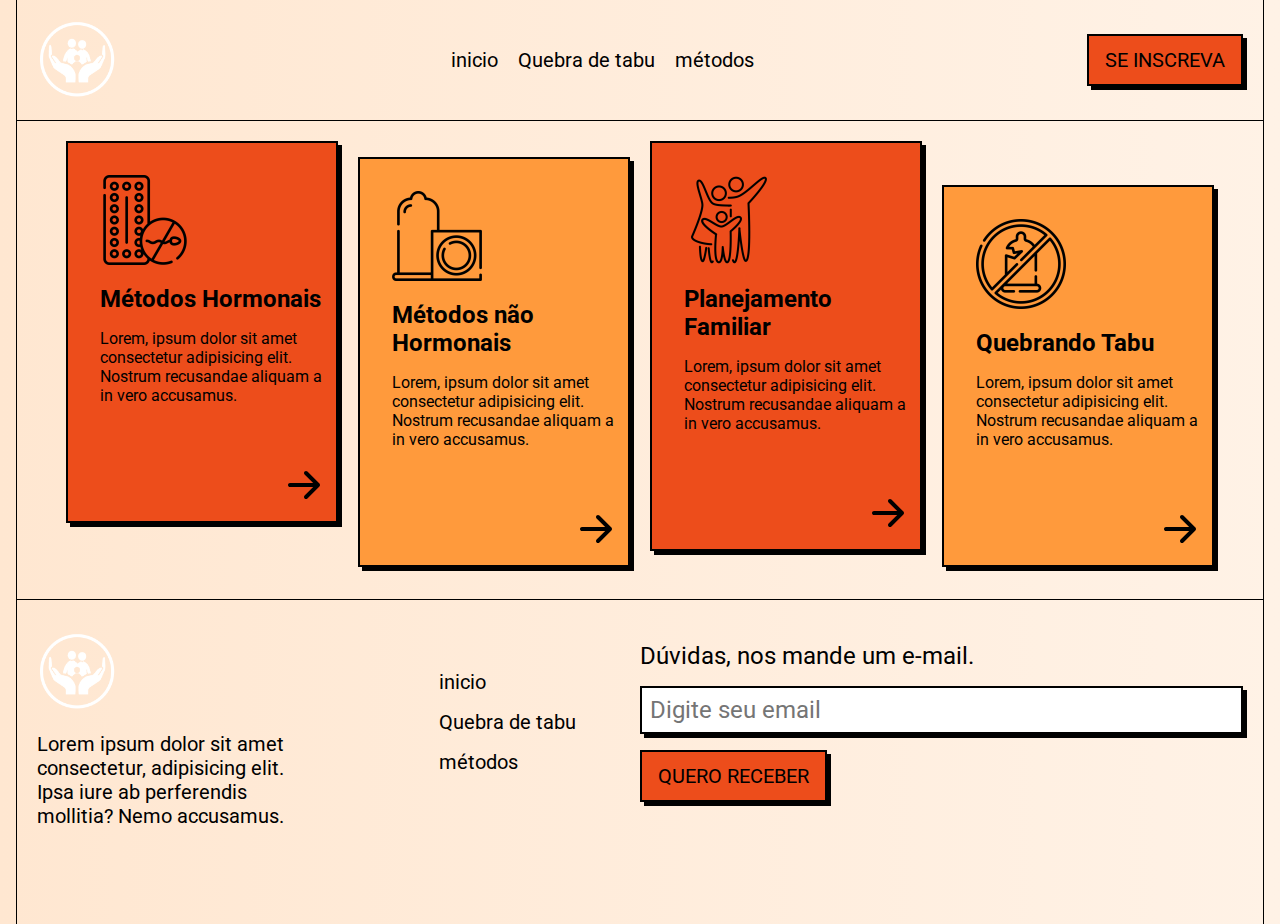
==== met-hormonais.html @ f0ee9362 "." ====
<!DOCTYPE html>
<html lang="pt-br">
<head>
    <meta charset="UTF-8">
    <meta name="viewport" content="width=device-width, initial-scale=1.0">

    <link rel="stylesheet" href="style.css">

    <link rel="preconnect" href="https://fonts.googleapis.com">
    <link rel="preconnect" href="https://fonts.gstatic.com" crossorigin>
    <link href="https://fonts.googleapis.com/css2?family=Roboto:wght@500&display=swap" rel="stylesheet">



    <title>Atex</title>

</head>
<body>
    <header>
        <div class="container">
            <img src="imagens/Logo.png" alt="Tom's Jazz School">
            <nav class="mx-auto">
                <a href="index.html">inicio</a>
                <a href="tabu.html">Quebra de tabu</a>
                <a href="metodos.html">métodos</a>
            </nav>
            <a href="#" class="button mt-1 mb-1 mx-auto">Se inscreva</a>
        </div>
    </header>
    <main>
        <section class="courses-section">
            <div class="cards met">
                <article class="card">
                    <img src="imagens/icon/Hormonal icon MIN.png" alt="ícone Hormonal">
                    <strong>Métodos Hormonais</strong>
                    <p>Lorem, ipsum dolor sit amet consectetur adipisicing elit. Nostrum recusandae aliquam a in vero accusamus.</p>
                    <a href="met-hormonais.html"><img src="imagem/arrow-right.svg" alt="Ir para a página do curso"></a>
                </article>
                <article class="card">
                    <img src="imagens/icon/Não Hormonal icon MIN.png" alt="ícone não Hormonal">
                    <strong>Métodos não Hormonais</strong>
                    <p>Lorem, ipsum dolor sit amet consectetur adipisicing elit. Nostrum recusandae aliquam a in vero accusamus.</p>
                    <a href="#"><img src="imagem/arrow-right.svg" alt="Ir para a página do curso"></a>
                </article>
                <article class="card">
                    <img src="imagens/icon/Planejamento Familiar icon MIN.png" alt="Planejamento Familiar">
                    <strong>Planejamento Familiar</strong>
                    <p>Lorem, ipsum dolor sit amet consectetur adipisicing elit. Nostrum recusandae aliquam a in vero accusamus.</p>
                    <a href="#"><img src="imagem/arrow-right.svg" alt="Ir para a página do curso"></a>
                </article>
                <article class="card">
                    <img src="imagens/icon/Quebrando Tabu icon MIN.png" alt="Quebrando Tabu">
                    <strong>Quebrando Tabu</strong>
                    <p>Lorem, ipsum dolor sit amet consectetur adipisicing elit. Nostrum recusandae aliquam a in vero accusamus.</p>
                    <a href="#"><img src="imagem/arrow-right.svg" alt="Ir para a página do curso"></a>
                </article>
            </div>
        </section>
    </main>
    <footer>
        <div class="container">
            <div class="about-column">
                <img src="imagens/Logo.png" alt="Tom's Jazz School" class="mb-1 mt-1">
                <p class="mb-2">Lorem ipsum dolor sit amet consectetur, adipisicing elit. Ipsa iure ab perferendis mollitia? Nemo accusamus.</p>
            </div>
            <nav class="mb-2">
                <a href="#">inicio</a>
                <a href="#">Quebra de tabu</a>
                <a href="#">métodos</a>
            </nav>
            <form class="newsletter-form">
                <label for="email" class="mb-1">Dúvidas, nos mande um e-mail.</label>
                <input class="mb-1" type="text" name="email" id="email" placeholder="Digite seu email">
                <button class="button mb-2">Quero receber</button>
            </form>
        </div>
    </footer>
</body>
</html>
---- style.css ----
* {
    box-sizing: border-box;
    font-family: 'Roboto', sans-serif;
    margin: 0;
    padding: 0;
}

:root {
    --cor-primaria: #ED4D1B;
    --cor-secundaria: #FF9A3C;
    --cor-preta: #000;
    --cor-branca: #FFF;
}

body {
    background: linear-gradient(90deg, #FFE7D1 0%, #FFF2E6 100%);
    padding: 0 1em;
}

header, .hero-section, .courses-section, footer {
    border-color: var(--cor-preta);
    border-style: solid;
    border-width: 0 1px 1px 1px;
    padding: 1.25rem;
}

header img {
    display: block;
    margin: 1rem auto;
    width: 80px;
}

header nav {
    display: flex;
    flex-direction: column;
    align-items: center;
}

nav a {
    color: var(--cor-preta);
    font-size: 1.25rem;
    padding: 0.5rem;
    text-decoration: none;
} 

header nav a:nth-child(2n-1) {
    text-align: right;
}

.button {
    background-color: var(--cor-primaria);
    border: 2px solid var(--cor-preta);
    box-shadow: 4px 4px 0 var(--cor-preta);
    color: var(--cor-preta);
    display: block;
    font-size: 1.25rem;
    padding: 0.75rem 1rem;
    max-width: 14rem;
    text-align: center;
    text-decoration: none;
    text-transform: uppercase;
}

.hero-section {
    padding-right: 0;
    padding-bottom: 16em;
}

.hero-section img {
    display: block;
    margin: 1.25rem 0 0 auto;
    max-width: 100%;
}

h1 {
    font-size: 2rem;
    line-height: 105%;
}

h2 {
    font-size: 1.7rem;
}

.hero-section p {
    font-size: 1.25rem;
    padding-right: 1.25rem;
}

.hero-section .button {
    position: relative;
}

.hero-section .button::after {
    content: '';
    background: url(imagem/arrow-curve.svg);
    position: absolute;
    top: 5rem;
    right: -4rem;
    height: 48px;
    width: 132px;
}

.decoration {
    display: block;
    position: relative;
}

.text-information {
    font-size: 2rem;
}

.courses-section {
    padding-bottom: 8rem;
}

.cards {
    display: flex;
    flex-direction: column;
    align-items: start;
    gap: 1.25rem;
    margin-top: -8rem;
    margin-bottom: 4rem;
}

.met {
    margin-top: 0rem;
    margin-bottom: -6rem;
}


.card {
    background-color: var(--cor-primaria);
    border: 2px solid var(--cor-preta);
    box-shadow: 4px 4px 0 black;
    max-width: 17rem;
    padding: 2rem 0 0 2rem;
}

.card:nth-child(2n) {
    align-self: end;
    background-color: var(--cor-secundaria);
}

.card strong {
    display: block;
    font-size: 1.5rem;
    margin: 1rem 0;
}

.card a {
    display: block;
    margin: 3rem 0 0 auto;
    width: fit-content;
}

/* rodapé */

footer {
    border-bottom: 0;
    padding: 1rem 1.25rem 4rem;
}

footer img {
    width: 80px;
}

footer nav a {
    display: block;
    padding-left: 0;
}

.newsletter-form label {
    display: block;
    font-size: 1.5rem;
}

.newsletter-form input {
    border: 2px solid var(--cor-preta);
    box-shadow: 4px 4px 0 black;
    font-size: 1.5rem;
    padding: .5rem;
    width: 100%;
}

/* utilitarios */

.mt-1 {
    margin-top: 1rem;
}

.mt-2 {
    margin-top: 2rem;
}

.mb-1 {
    margin-bottom: 1rem;
}

.mb-2 {
    margin-bottom: 2rem;
}

.mrl-2 {
    margin-left: 2rem;
    margin-right: 2rem;
}

.mx-auto {
    margin-left: auto;
    margin-right: auto;
}

.text-primary {
    color: var(--cor-primaria);
}

.text-center {
    text-align: center;
}

/* Responsividade */

@media screen and (min-width: 40rem) {
    header nav {
        display: block;
        text-align: center;
    }

    .cards {
        flex-direction: row;
        flex-wrap: wrap;
        justify-content: center;
    }

    .card:nth-child(2n) {
        margin-top: 1rem;
    }
}

@media screen and (min-width: 48rem) {
    header div {
        display: flex;
        align-items: center;
        justify-content: space-between;
    }

    header img, header nav, header .button {
        margin: 0;
    }
}

@media screen and (min-width: 72rem) {

    h1, h2 {
        font-size: 4rem;
    }

    .container {
        display: flex;
        align-items: center;
        margin: 0 auto;
        max-width: 72rem;
    }

    .container.row-reverse {
        flex-direction: row-reverse;
    }

    .about-column {
        flex: 2;
    }

    .about-column p {
        font-size: 1.25rem;
        max-width: 16rem;
    }

    footer nav {
        flex: 1;
    }

    .newsletter-form {
        flex: 3;
    }
}

@media screen and (min-width: 80rem) {
    .container {
        max-width: 90rem;
    }
}
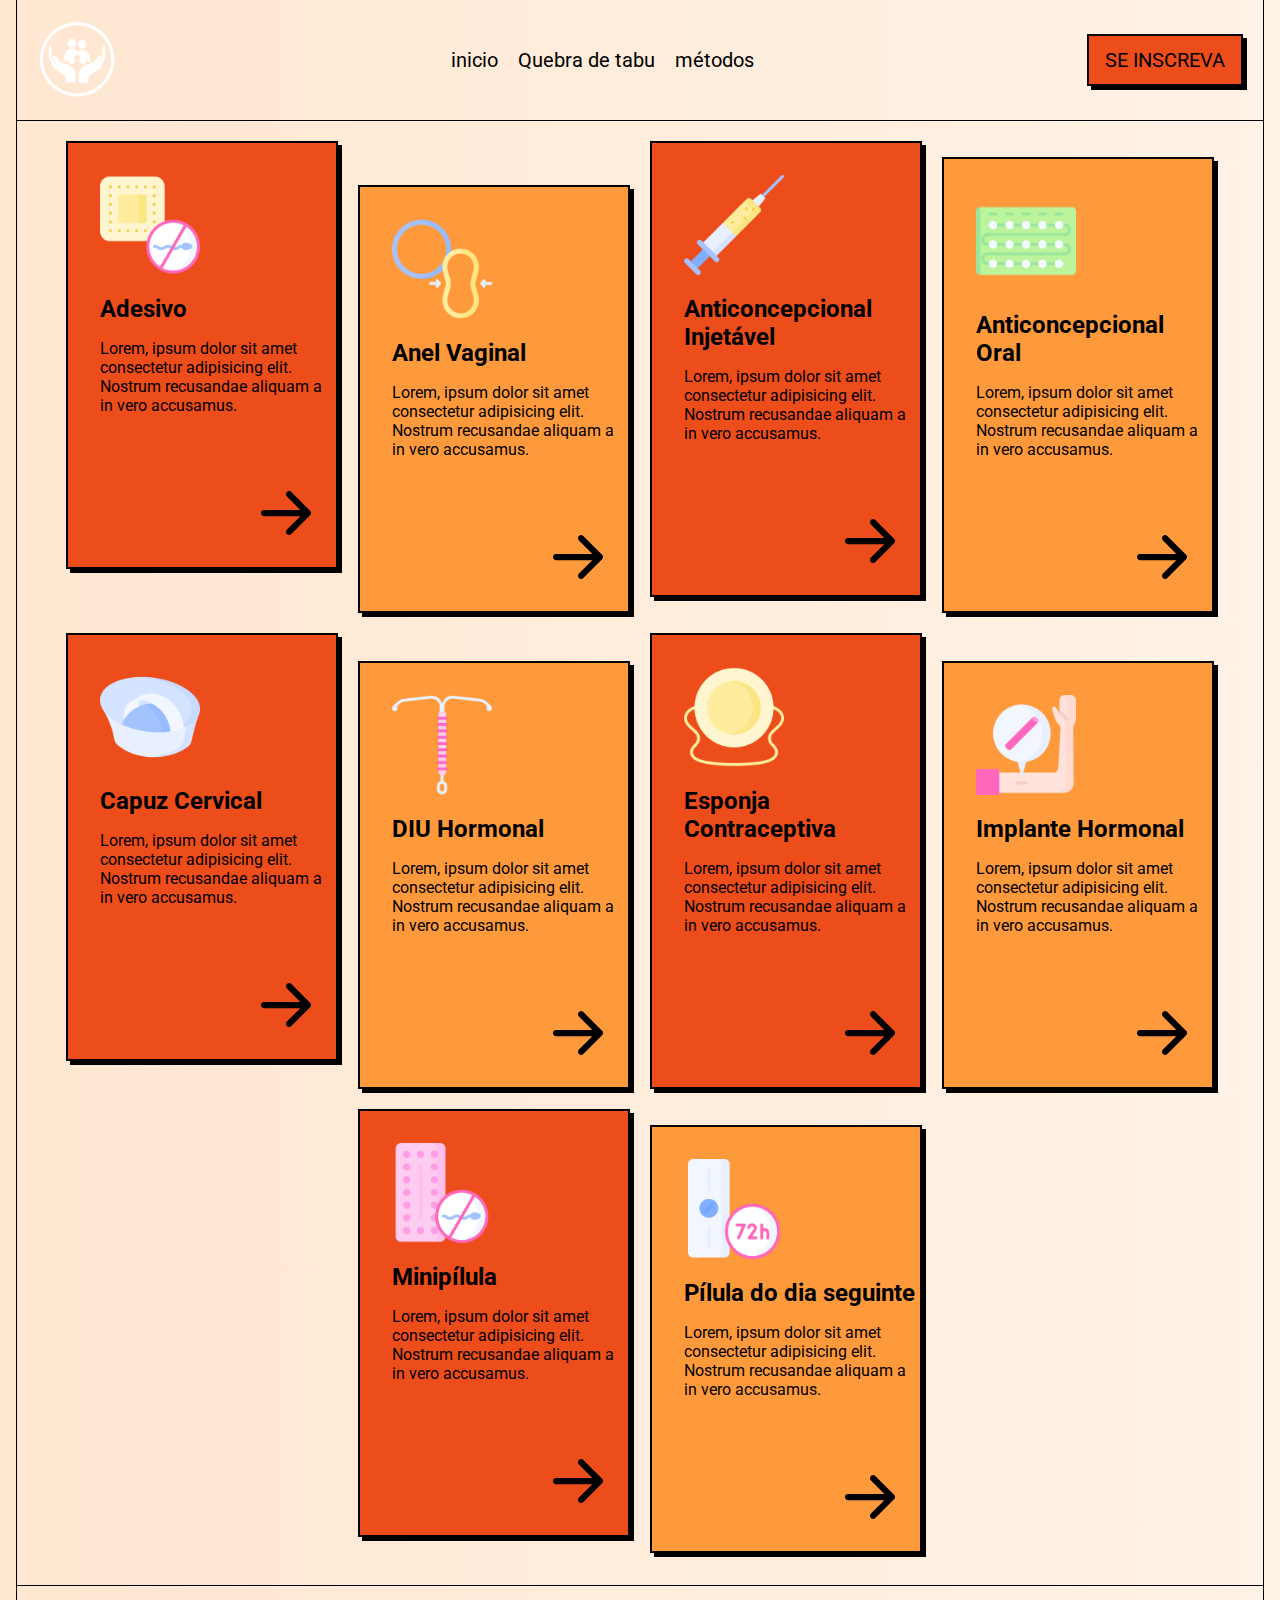
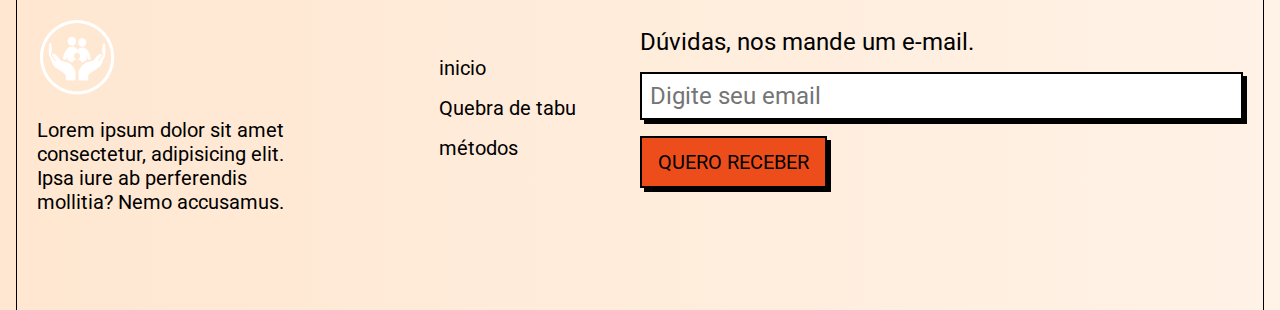
==== commit 7c3bf888: "." ====
--- a/met-hormonais.html
+++ b/met-hormonais.html
@@ -31,26 +31,62 @@
         <section class="courses-section">
             <div class="cards met">
                 <article class="card">
-                    <img src="imagens/icon/Hormonal icon MIN.png" alt="ícone Hormonal">
-                    <strong>Métodos Hormonais</strong>
+                    <img src="imagens/Hormonal/Adesivo icon.png" alt="ícone Hormonal">
+                    <strong>Adesivo</strong>
                     <p>Lorem, ipsum dolor sit amet consectetur adipisicing elit. Nostrum recusandae aliquam a in vero accusamus.</p>
                     <a href="met-hormonais.html"><img src="imagem/arrow-right.svg" alt="Ir para a página do curso"></a>
                 </article>
                 <article class="card">
-                    <img src="imagens/icon/Não Hormonal icon MIN.png" alt="ícone não Hormonal">
-                    <strong>Métodos não Hormonais</strong>
+                    <img src="imagens/Hormonal/Anel Vaginal icon.png" alt="ícone não Hormonal">
+                    <strong>Anel Vaginal</strong>
                     <p>Lorem, ipsum dolor sit amet consectetur adipisicing elit. Nostrum recusandae aliquam a in vero accusamus.</p>
                     <a href="#"><img src="imagem/arrow-right.svg" alt="Ir para a página do curso"></a>
                 </article>
                 <article class="card">
-                    <img src="imagens/icon/Planejamento Familiar icon MIN.png" alt="Planejamento Familiar">
-                    <strong>Planejamento Familiar</strong>
+                    <img src="imagens/Hormonal/Anticoncepcional Injetável icon.png" alt="Planejamento Familiar">
+                    <strong>Anticoncepcional Injetável</strong>
                     <p>Lorem, ipsum dolor sit amet consectetur adipisicing elit. Nostrum recusandae aliquam a in vero accusamus.</p>
                     <a href="#"><img src="imagem/arrow-right.svg" alt="Ir para a página do curso"></a>
                 </article>
                 <article class="card">
-                    <img src="imagens/icon/Quebrando Tabu icon MIN.png" alt="Quebrando Tabu">
-                    <strong>Quebrando Tabu</strong>
+                    <img src="imagens/Hormonal/Anticoncepcional Oral icon.png" alt="Quebrando Tabu">
+                    <strong>Anticoncepcional Oral</strong>
+                    <p>Lorem, ipsum dolor sit amet consectetur adipisicing elit. Nostrum recusandae aliquam a in vero accusamus.</p>
+                    <a href="#"><img src="imagem/arrow-right.svg" alt="Ir para a página do curso"></a>
+                </article>
+                <article class="card">
+                    <img src="imagens/Hormonal/Capuz Cervical icon.png" alt="ícone Hormonal">
+                    <strong>Capuz Cervical</strong>
+                    <p>Lorem, ipsum dolor sit amet consectetur adipisicing elit. Nostrum recusandae aliquam a in vero accusamus.</p>
+                    <a href="met-hormonais.html"><img src="imagem/arrow-right.svg" alt="Ir para a página do curso"></a>
+                </article>
+                <article class="card">
+                    <img src="imagens/Hormonal/DIU Hormonal icon.png" alt="ícone não Hormonal">
+                    <strong>DIU Hormonal</strong>
+                    <p>Lorem, ipsum dolor sit amet consectetur adipisicing elit. Nostrum recusandae aliquam a in vero accusamus.</p>
+                    <a href="#"><img src="imagem/arrow-right.svg" alt="Ir para a página do curso"></a>
+                </article>
+                <article class="card">
+                    <img src="imagens/Hormonal/Esponja Contraceptiva icon.png" alt="Planejamento Familiar">
+                    <strong>Esponja Contraceptiva</strong>
+                    <p>Lorem, ipsum dolor sit amet consectetur adipisicing elit. Nostrum recusandae aliquam a in vero accusamus.</p>
+                    <a href="#"><img src="imagem/arrow-right.svg" alt="Ir para a página do curso"></a>
+                </article>
+                <article class="card">
+                    <img src="imagens/Hormonal/Implante Hormonal icon.png" alt="Quebrando Tabu">
+                    <strong>Implante Hormonal</strong>
+                    <p>Lorem, ipsum dolor sit amet consectetur adipisicing elit. Nostrum recusandae aliquam a in vero accusamus.</p>
+                    <a href="#"><img src="imagem/arrow-right.svg" alt="Ir para a página do curso"></a>
+                </article>
+                <article class="card">
+                    <img src="imagens/Hormonal/Minipílula icon.png" alt="Planejamento Familiar">
+                    <strong>Minipílula</strong>
+                    <p>Lorem, ipsum dolor sit amet consectetur adipisicing elit. Nostrum recusandae aliquam a in vero accusamus.</p>
+                    <a href="#"><img src="imagem/arrow-right.svg" alt="Ir para a página do curso"></a>
+                </article>
+                <article class="card">
+                    <img src="imagens/Hormonal/Pílula do dia seguinte icon.png" alt="Quebrando Tabu">
+                    <strong>Pílula do dia seguinte</strong>
                     <p>Lorem, ipsum dolor sit amet consectetur adipisicing elit. Nostrum recusandae aliquam a in vero accusamus.</p>
                     <a href="#"><img src="imagem/arrow-right.svg" alt="Ir para a página do curso"></a>
                 </article>
--- a/style.css
+++ b/style.css
@@ -136,6 +136,10 @@
     padding: 2rem 0 0 2rem;
 }
 
+.card img {
+    width: 100px;
+}
+
 .card:nth-child(2n) {
     align-self: end;
     background-color: var(--cor-secundaria);
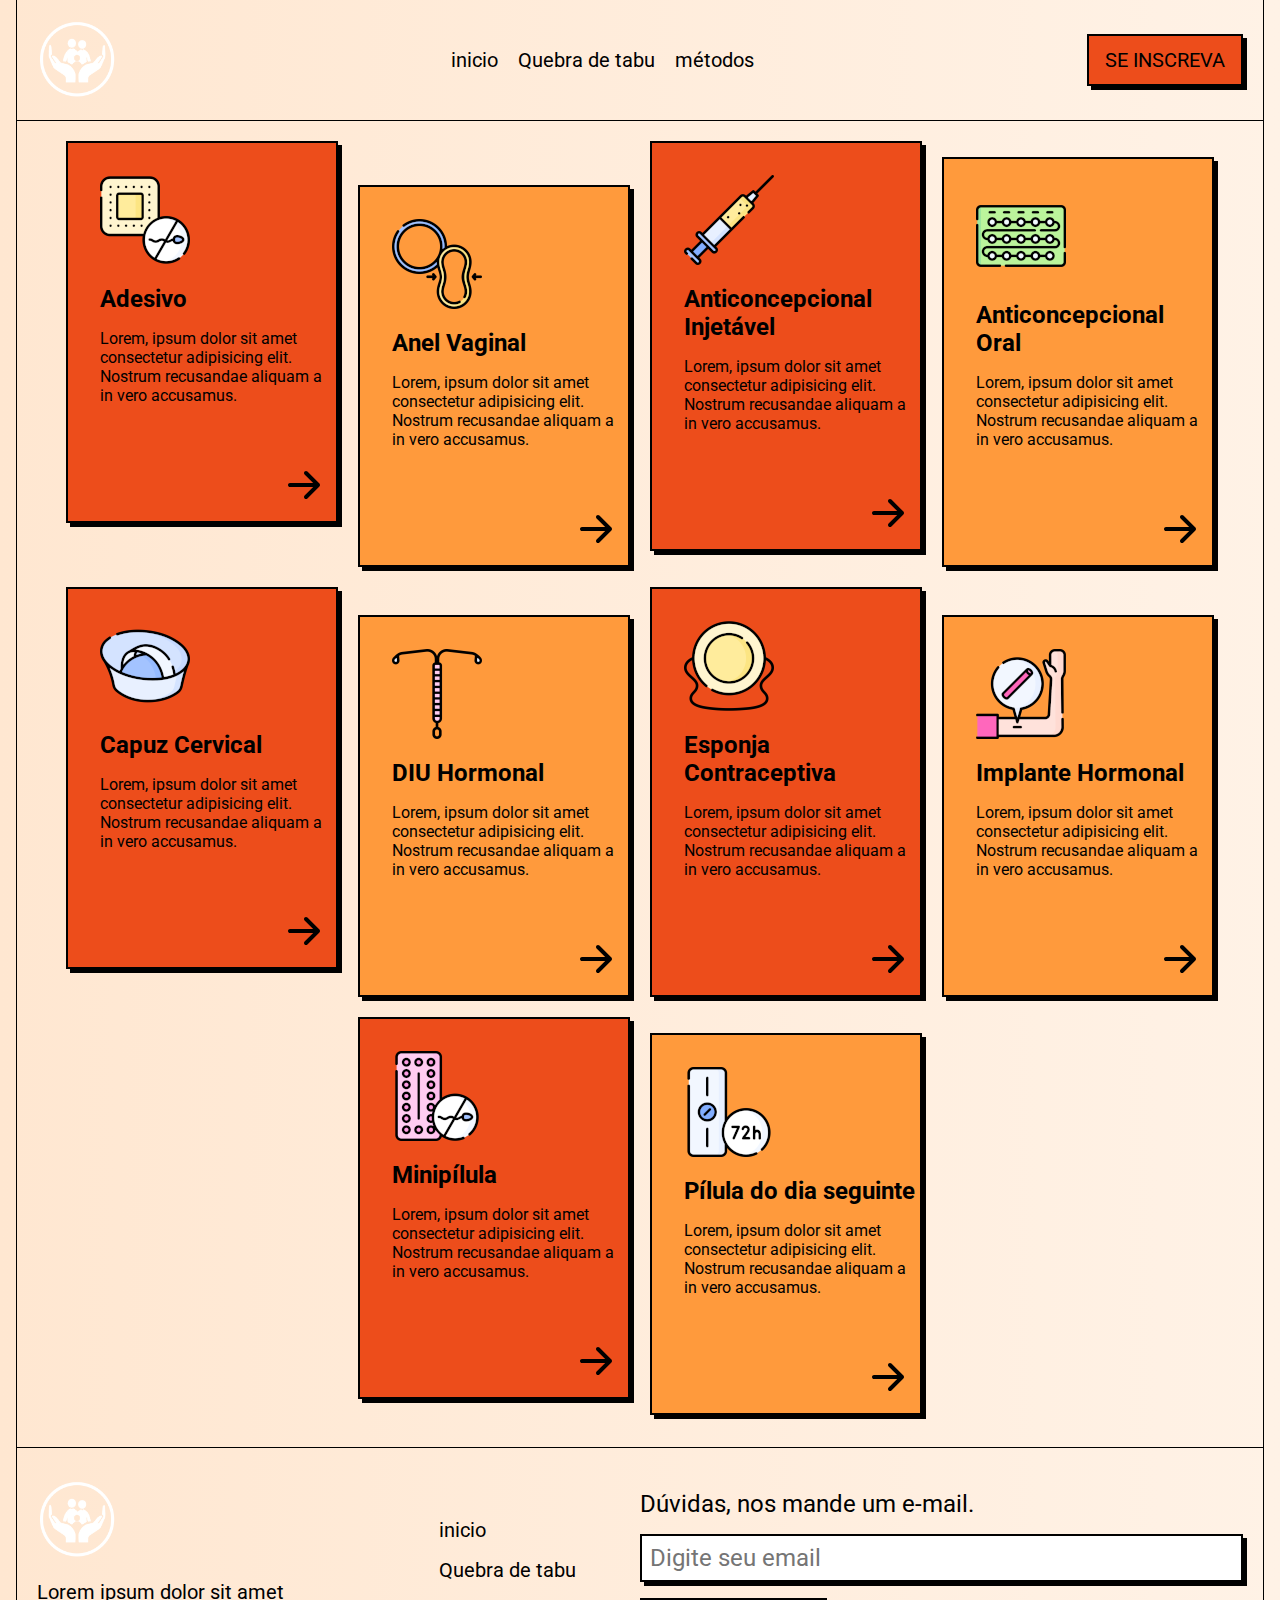
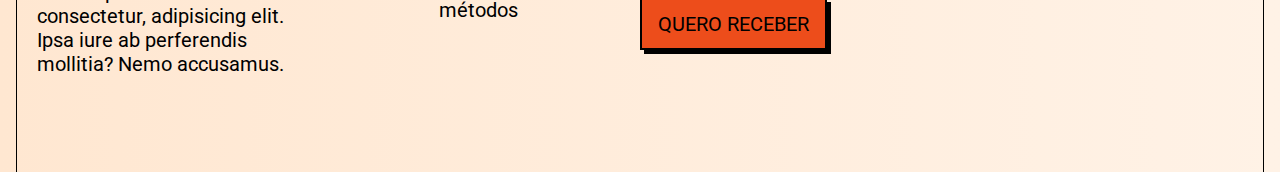
==== commit 1f79cc5c: "." ====
--- a/met-hormonais.html
+++ b/met-hormonais.html
@@ -31,64 +31,64 @@
         <section class="courses-section">
             <div class="cards met">
                 <article class="card">
-                    <img src="imagens/Hormonal/Adesivo icon.png" alt="ícone Hormonal">
+                    <img src="imagens/Hormonal/Com ladinho/Adesivo CL icon MINI.png" alt="ícone Hormonal">
                     <strong>Adesivo</strong>
                     <p>Lorem, ipsum dolor sit amet consectetur adipisicing elit. Nostrum recusandae aliquam a in vero accusamus.</p>
-                    <a href="met-hormonais.html"><img src="imagem/arrow-right.svg" alt="Ir para a página do curso"></a>
+                    <a href="#"><img src="imagens/imagem/arrow-right.svg" alt="Ir para a página do curso"></a>
                 </article>
                 <article class="card">
-                    <img src="imagens/Hormonal/Anel Vaginal icon.png" alt="ícone não Hormonal">
+                    <img src="imagens/Hormonal/Com ladinho/Anel Vaginal CL icon MINI.png" alt="ícone não Hormonal">
                     <strong>Anel Vaginal</strong>
                     <p>Lorem, ipsum dolor sit amet consectetur adipisicing elit. Nostrum recusandae aliquam a in vero accusamus.</p>
-                    <a href="#"><img src="imagem/arrow-right.svg" alt="Ir para a página do curso"></a>
+                    <a href="#"><img src="imagens/imagem/arrow-right.svg" alt="Ir para a página do curso"></a>
                 </article>
                 <article class="card">
-                    <img src="imagens/Hormonal/Anticoncepcional Injetável icon.png" alt="Planejamento Familiar">
+                    <img src="imagens/Hormonal/Com ladinho/Anticoncepcional Injetável CL icon MINI.png" alt="Planejamento Familiar">
                     <strong>Anticoncepcional Injetável</strong>
                     <p>Lorem, ipsum dolor sit amet consectetur adipisicing elit. Nostrum recusandae aliquam a in vero accusamus.</p>
-                    <a href="#"><img src="imagem/arrow-right.svg" alt="Ir para a página do curso"></a>
+                    <a href="#"><img src="imagens/imagem/arrow-right.svg" alt="Ir para a página do curso"></a>
                 </article>
                 <article class="card">
-                    <img src="imagens/Hormonal/Anticoncepcional Oral icon.png" alt="Quebrando Tabu">
+                    <img src="imagens/Hormonal/Com ladinho/Anticoncepcional Oral CL icon MINI.png" alt="Quebrando Tabu">
                     <strong>Anticoncepcional Oral</strong>
                     <p>Lorem, ipsum dolor sit amet consectetur adipisicing elit. Nostrum recusandae aliquam a in vero accusamus.</p>
-                    <a href="#"><img src="imagem/arrow-right.svg" alt="Ir para a página do curso"></a>
+                    <a href="#"><img src="imagens/imagem/arrow-right.svg" alt="Ir para a página do curso"></a>
                 </article>
                 <article class="card">
-                    <img src="imagens/Hormonal/Capuz Cervical icon.png" alt="ícone Hormonal">
+                    <img src="imagens/Hormonal/Com ladinho/Capuz Cervical CL icon MINI.png" alt="ícone Hormonal">
                     <strong>Capuz Cervical</strong>
                     <p>Lorem, ipsum dolor sit amet consectetur adipisicing elit. Nostrum recusandae aliquam a in vero accusamus.</p>
-                    <a href="met-hormonais.html"><img src="imagem/arrow-right.svg" alt="Ir para a página do curso"></a>
+                    <a href="#"><img src="imagens/imagem/arrow-right.svg" alt="Ir para a página do curso"></a>
                 </article>
                 <article class="card">
-                    <img src="imagens/Hormonal/DIU Hormonal icon.png" alt="ícone não Hormonal">
+                    <img src="imagens/Hormonal/Com ladinho/DIU Hormonal CL icon MINI.png" alt="ícone não Hormonal">
                     <strong>DIU Hormonal</strong>
                     <p>Lorem, ipsum dolor sit amet consectetur adipisicing elit. Nostrum recusandae aliquam a in vero accusamus.</p>
-                    <a href="#"><img src="imagem/arrow-right.svg" alt="Ir para a página do curso"></a>
+                    <a href="#"><img src="imagens/imagem/arrow-right.svg" alt="Ir para a página do curso"></a>
                 </article>
                 <article class="card">
-                    <img src="imagens/Hormonal/Esponja Contraceptiva icon.png" alt="Planejamento Familiar">
+                    <img src="imagens/Hormonal/Com ladinho/Esponja Contraceptiva CL icon MINI.png" alt="Planejamento Familiar">
                     <strong>Esponja Contraceptiva</strong>
                     <p>Lorem, ipsum dolor sit amet consectetur adipisicing elit. Nostrum recusandae aliquam a in vero accusamus.</p>
-                    <a href="#"><img src="imagem/arrow-right.svg" alt="Ir para a página do curso"></a>
+                    <a href="#"><img src="imagens/imagem/arrow-right.svg" alt="Ir para a página do curso"></a>
                 </article>
                 <article class="card">
-                    <img src="imagens/Hormonal/Implante Hormonal icon.png" alt="Quebrando Tabu">
+                    <img src="imagens/Hormonal/Com ladinho/Implante Hormonal CL icon MINI.png" alt="Quebrando Tabu">
                     <strong>Implante Hormonal</strong>
                     <p>Lorem, ipsum dolor sit amet consectetur adipisicing elit. Nostrum recusandae aliquam a in vero accusamus.</p>
-                    <a href="#"><img src="imagem/arrow-right.svg" alt="Ir para a página do curso"></a>
+                    <a href="#"><img src="imagens/imagem/arrow-right.svg" alt="Ir para a página do curso"></a>
                 </article>
                 <article class="card">
-                    <img src="imagens/Hormonal/Minipílula icon.png" alt="Planejamento Familiar">
+                    <img src="imagens/Hormonal/Com ladinho/Minipílula CL icon MINI.png" alt="Planejamento Familiar">
                     <strong>Minipílula</strong>
                     <p>Lorem, ipsum dolor sit amet consectetur adipisicing elit. Nostrum recusandae aliquam a in vero accusamus.</p>
-                    <a href="#"><img src="imagem/arrow-right.svg" alt="Ir para a página do curso"></a>
+                    <a href="#"><img src="imagens/imagem/arrow-right.svg" alt="Ir para a página do curso"></a>
                 </article>
                 <article class="card">
-                    <img src="imagens/Hormonal/Pílula do dia seguinte icon.png" alt="Quebrando Tabu">
+                    <img src="imagens/Hormonal/Com ladinho/Pílula do dia seguinte CL icon MINI.png" alt="Quebrando Tabu">
                     <strong>Pílula do dia seguinte</strong>
                     <p>Lorem, ipsum dolor sit amet consectetur adipisicing elit. Nostrum recusandae aliquam a in vero accusamus.</p>
-                    <a href="#"><img src="imagem/arrow-right.svg" alt="Ir para a página do curso"></a>
+                    <a href="#"><img src="imagens/imagem/arrow-right.svg" alt="Ir para a página do curso"></a>
                 </article>
             </div>
         </section>
--- a/style.css
+++ b/style.css
@@ -136,10 +136,6 @@
     padding: 2rem 0 0 2rem;
 }
 
-.card img {
-    width: 100px;
-}
-
 .card:nth-child(2n) {
     align-self: end;
     background-color: var(--cor-secundaria);
